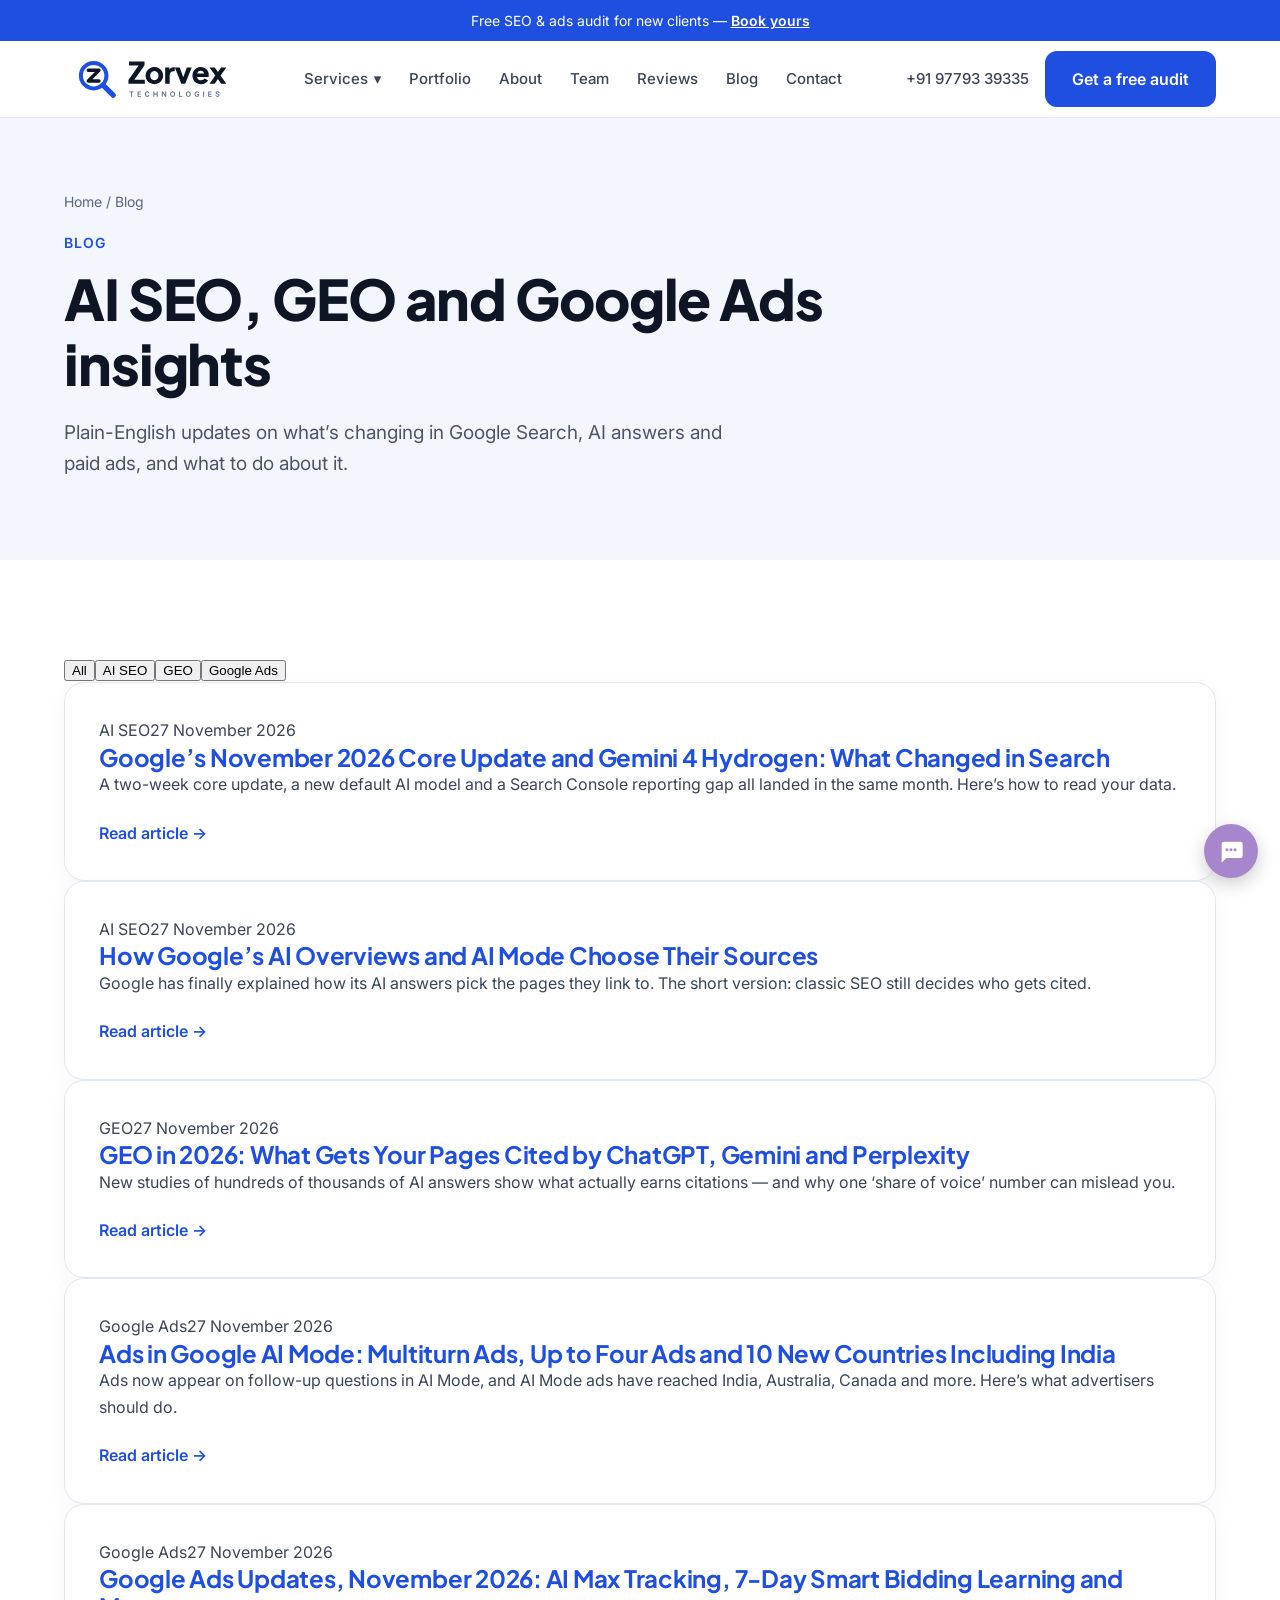
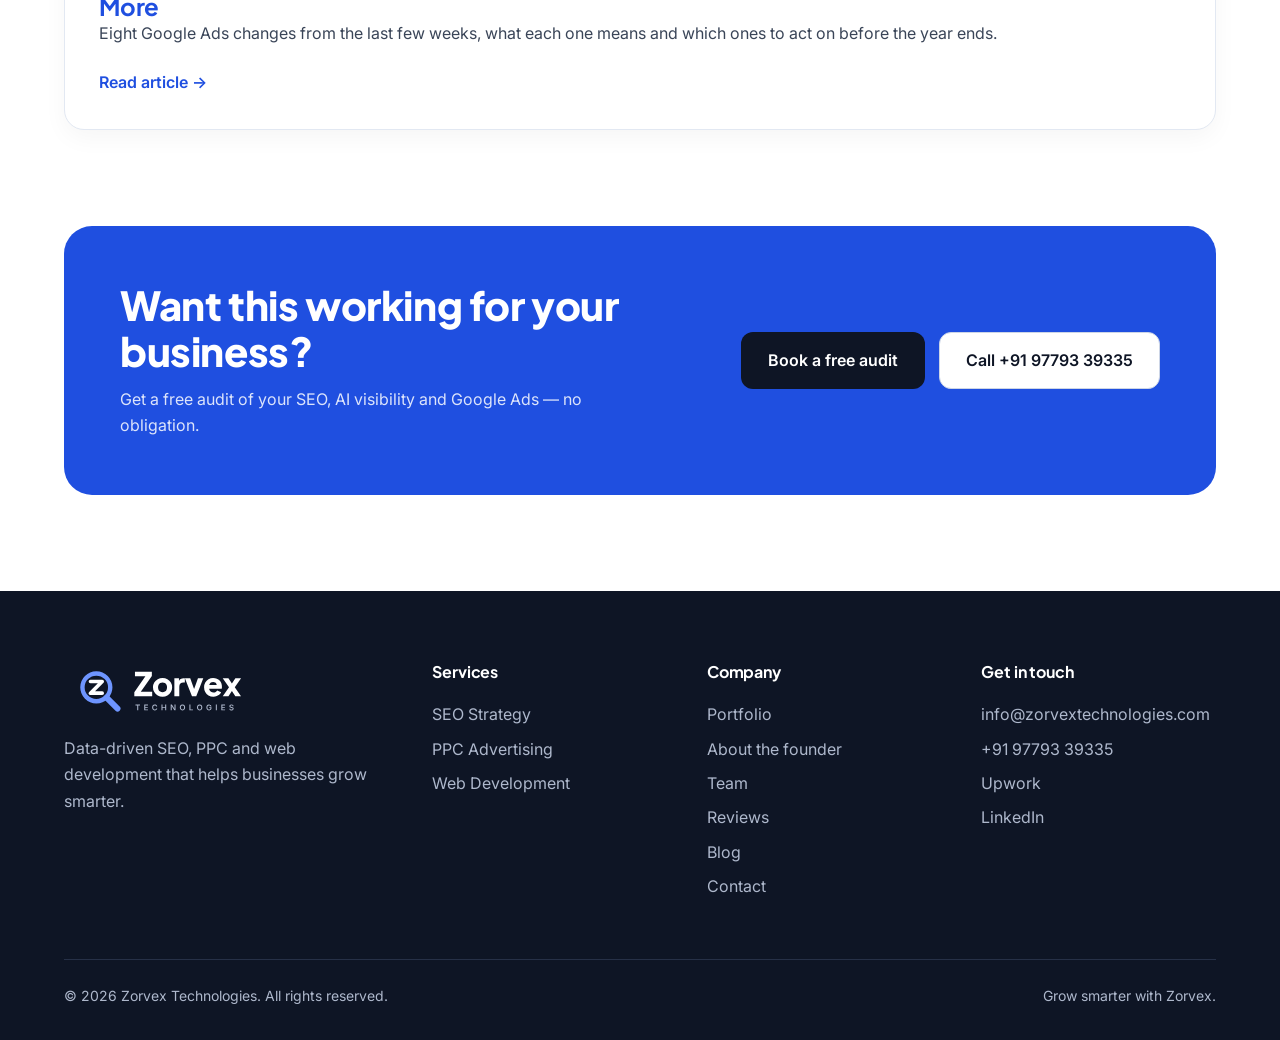
==== blog/index.html @ 2e0e223c "Add blog section with 5 articles" ====
<!doctype html>
<html lang="en">
<head>
<meta charset="utf-8">
<meta name="viewport" content="width=device-width, initial-scale=1">
<!-- Google Tag Manager -->
<script>(function(w,d,s,l,i){w[l]=w[l]||[];w[l].push({'gtm.start':
new Date().getTime(),event:'gtm.js'});var f=d.getElementsByTagName(s)[0],
j=d.createElement(s),dl=l!='dataLayer'?'&l='+l:'';j.async=true;j.src=
'https://www.googletagmanager.com/gtm.js?id='+i+dl;f.parentNode.insertBefore(j,f);
})(window,document,'script','dataLayer','GTM-MH3J6WDZ');</script>
<!-- End Google Tag Manager -->
<title>Blog: AI SEO, GEO &amp; Google Ads Updates | Zorvex Technologies</title>
<meta name="description" content="Plain-English updates on AI SEO, Generative Engine Optimization (GEO) and Google Ads from the Zorvex Technologies team.">
<meta name="robots" content="index, follow">
<link rel="canonical" href="https://zorvextechnologies.com/blog/">
<meta name="theme-color" content="#1F4FE0">
<meta property="og:type" content="website">
<meta property="og:site_name" content="Zorvex Technologies">
<meta property="og:title" content="Blog: AI SEO, GEO &amp; Google Ads Updates | Zorvex Technologies">
<meta property="og:description" content="Plain-English updates on AI SEO, Generative Engine Optimization (GEO) and Google Ads from the Zorvex Technologies team.">
<meta property="og:url" content="https://zorvextechnologies.com/blog/">
<meta property="og:image" content="https://zorvextechnologies.com/assets/og-image.jpg">
<meta property="og:image:width" content="1200">
<meta property="og:image:height" content="630">
<meta property="og:locale" content="en_US">
<meta name="twitter:card" content="summary_large_image">
<meta name="twitter:title" content="Blog: AI SEO, GEO &amp; Google Ads Updates | Zorvex Technologies">
<meta name="twitter:description" content="Plain-English updates on AI SEO, Generative Engine Optimization (GEO) and Google Ads from the Zorvex Technologies team.">
<meta name="twitter:image" content="https://zorvextechnologies.com/assets/og-image.jpg">
<script type="application/ld+json">{"@context": "https://schema.org", "@graph": [{"@type": "ProfessionalService", "@id": "https://zorvextechnologies.com/#organization", "name": "Zorvex Technologies", "url": "https://zorvextechnologies.com/", "logo": "https://zorvextechnologies.com/assets/zorvex-icon-512.png", "image": "https://zorvextechnologies.com/assets/og-image.jpg", "description": "Digital marketing agency offering SEO, Google Ads, Meta Ads, analytics tracking and web development for businesses in the US, Australia, the UK and India.", "email": "info@zorvextechnologies.com", "telephone": "+91-97793-39335", "address": {"@type": "PostalAddress", "addressLocality": "Shimla", "addressRegion": "Himachal Pradesh", "addressCountry": "IN"}, "areaServed": ["United States", "Australia", "United Kingdom", "India"], "founder": {"@type": "Person", "name": "Anil Sharma", "jobTitle": "Founder", "sameAs": ["https://www.upwork.com/freelancers/anils177", "https://www.linkedin.com/in/seo-expert-in-himachal-pradesh/", "https://anilsharma.co/"]}, "knowsAbout": ["Search Engine Optimization", "Local SEO", "Google Ads", "Meta Ads", "Google Analytics 4", "Google Tag Manager", "Web Development"], "sameAs": ["https://www.upwork.com/freelancers/anils177"]}, {"@type": "Blog", "name": "Zorvex Technologies Blog", "url": "https://zorvextechnologies.com/blog/", "publisher": {"@id": "https://zorvextechnologies.com/#organization"}, "blogPost": [{"@type": "BlogPosting", "headline": "Google’s November 2026 Core Update and Gemini 4 Hydrogen: What Changed in Search", "url": "https://zorvextechnologies.com/blog/google-november-2026-core-update-gemini-4-hydrogen", "datePublished": "2026-11-27"}, {"@type": "BlogPosting", "headline": "How Google’s AI Overviews and AI Mode Choose Their Sources", "url": "https://zorvextechnologies.com/blog/how-google-ai-overviews-ai-mode-choose-sources", "datePublished": "2026-11-27"}, {"@type": "BlogPosting", "headline": "GEO in 2026: What Gets Your Pages Cited by ChatGPT, Gemini and Perplexity", "url": "https://zorvextechnologies.com/blog/geo-generative-engine-optimization-2026-what-gets-cited", "datePublished": "2026-11-27"}, {"@type": "BlogPosting", "headline": "Ads in Google AI Mode: Multiturn Ads, Up to Four Ads and 10 New Countries Including India", "url": "https://zorvextechnologies.com/blog/google-ai-mode-ads-multiturn-ads-india", "datePublished": "2026-11-27"}, {"@type": "BlogPosting", "headline": "Google Ads Updates, November 2026: AI Max Tracking, 7-Day Smart Bidding Learning and More", "url": "https://zorvextechnologies.com/blog/google-ads-updates-november-2026", "datePublished": "2026-11-27"}]}, {"@type": "BreadcrumbList", "itemListElement": [{"@type": "ListItem", "position": 1, "name": "Home", "item": "https://zorvextechnologies.com/"}, {"@type": "ListItem", "position": 2, "name": "Blog", "item": "https://zorvextechnologies.com/blog/"}]}]}</script>
<link rel="preconnect" href="https://fonts.googleapis.com">
<link rel="preconnect" href="https://fonts.gstatic.com" crossorigin>
<link href="https://fonts.googleapis.com/css2?family=Plus+Jakarta+Sans:wght@600;700;800&family=Inter:wght@400;500;600&display=swap" rel="stylesheet">
<link rel="stylesheet" href="/assets/style.css?v=9">
<link rel="stylesheet" href="/assets/blog.css?v=1">
<link rel="icon" href="/assets/favicon.svg" type="image/svg+xml">
<link rel="icon" href="/assets/favicon-32.png" sizes="32x32" type="image/png">
<link rel="apple-touch-icon" href="/assets/apple-touch-icon.png">
</head>
<body>
<!-- Google Tag Manager (noscript) -->
<noscript><iframe src="https://www.googletagmanager.com/ns.html?id=GTM-MH3J6WDZ" height="0" width="0" style="display:none;visibility:hidden"></iframe></noscript>
<!-- End Google Tag Manager (noscript) -->
<div class="topbar">Free SEO &amp; ads audit for new clients — <a href="/#contact">Book yours</a></div>
<header class="site-header">
  <div class="container header-inner">
    <a class="logo" href="/"><img src="/assets/zorvex-logo-horizontal.svg" alt="Zorvex Technologies" width="176" height="44"></a>
    <nav class="nav" aria-label="Main">
      <div class="nav-dropdown">
        <button type="button" aria-haspopup="true">Services <span aria-hidden="true">▾</span></button>
        <div class="dropdown-menu">
          <a href="/seo-services">SEO Strategy</a>
          <a href="/ppc-advertising">PPC Advertising</a>
          <a href="/web-development">Web Development</a>
        </div>
      </div>
      <a href="/#portfolio">Portfolio</a>
      <a href="/#about">About</a>
      <a href="/#team">Team</a>
      <a href="/#reviews">Reviews</a>
      <a href="/blog/">Blog</a>
      <a href="/#contact">Contact</a>
    </nav>
    <div class="header-cta">
      <a class="header-phone" href="tel:+919779339335">+91 97793 39335</a>
      <a class="btn btn-primary" href="/#contact">Get a free audit</a>
      <button class="menu-toggle" type="button" aria-label="Open menu" aria-expanded="false">
        <svg width="22" height="22" viewBox="0 0 24 24" fill="none" stroke="#0E1525" stroke-width="2" stroke-linecap="round" aria-hidden="true"><path d="M4 7h16M4 12h16M4 17h16"/></svg>
      </button>
    </div>
  </div>
</header>
<main>
<section class="page-hero">
  <div class="container">
    <p class="breadcrumb"><a href="/">Home</a> / Blog</p>
    <p class="eyebrow">Blog</p>
    <h1>AI SEO, GEO and Google Ads insights</h1>
    <p class="hero-lead">Plain-English updates on what’s changing in Google Search, AI answers and paid ads, and what to do about it.</p>
  </div>
</section>
<section class="section">
  <div class="container">
    <div class="blog-filters" role="group" aria-label="Filter by topic">
      <button type="button" class="filter-chip active" data-cat="all">All</button><button type="button" class="filter-chip" data-cat="AI SEO">AI SEO</button><button type="button" class="filter-chip" data-cat="GEO">GEO</button><button type="button" class="filter-chip" data-cat="Google Ads">Google Ads</button>
    </div>
    <div class="post-grid"><article class="card post-card" data-cat="AI SEO"><div class="post-meta"><span class="post-tag">AI SEO</span><time datetime="2026-11-27">27 November 2026</time></div><h2><a href="/blog/google-november-2026-core-update-gemini-4-hydrogen">Google’s November 2026 Core Update and Gemini 4 Hydrogen: What Changed in Search</a></h2><p>A two-week core update, a new default AI model and a Search Console reporting gap all landed in the same month. Here’s how to read your data.</p><a class="card-link" href="/blog/google-november-2026-core-update-gemini-4-hydrogen" aria-label="Read: Google’s November 2026 Core Update and Gemini 4 Hydrogen: What Changed in Search">Read article →</a></article><article class="card post-card" data-cat="AI SEO"><div class="post-meta"><span class="post-tag">AI SEO</span><time datetime="2026-11-27">27 November 2026</time></div><h2><a href="/blog/how-google-ai-overviews-ai-mode-choose-sources">How Google’s AI Overviews and AI Mode Choose Their Sources</a></h2><p>Google has finally explained how its AI answers pick the pages they link to. The short version: classic SEO still decides who gets cited.</p><a class="card-link" href="/blog/how-google-ai-overviews-ai-mode-choose-sources" aria-label="Read: How Google’s AI Overviews and AI Mode Choose Their Sources">Read article →</a></article><article class="card post-card" data-cat="GEO"><div class="post-meta"><span class="post-tag">GEO</span><time datetime="2026-11-27">27 November 2026</time></div><h2><a href="/blog/geo-generative-engine-optimization-2026-what-gets-cited">GEO in 2026: What Gets Your Pages Cited by ChatGPT, Gemini and Perplexity</a></h2><p>New studies of hundreds of thousands of AI answers show what actually earns citations — and why one ‘share of voice’ number can mislead you.</p><a class="card-link" href="/blog/geo-generative-engine-optimization-2026-what-gets-cited" aria-label="Read: GEO in 2026: What Gets Your Pages Cited by ChatGPT, Gemini and Perplexity">Read article →</a></article><article class="card post-card" data-cat="Google Ads"><div class="post-meta"><span class="post-tag">Google Ads</span><time datetime="2026-11-27">27 November 2026</time></div><h2><a href="/blog/google-ai-mode-ads-multiturn-ads-india">Ads in Google AI Mode: Multiturn Ads, Up to Four Ads and 10 New Countries Including India</a></h2><p>Ads now appear on follow-up questions in AI Mode, and AI Mode ads have reached India, Australia, Canada and more. Here’s what advertisers should do.</p><a class="card-link" href="/blog/google-ai-mode-ads-multiturn-ads-india" aria-label="Read: Ads in Google AI Mode: Multiturn Ads, Up to Four Ads and 10 New Countries Including India">Read article →</a></article><article class="card post-card" data-cat="Google Ads"><div class="post-meta"><span class="post-tag">Google Ads</span><time datetime="2026-11-27">27 November 2026</time></div><h2><a href="/blog/google-ads-updates-november-2026">Google Ads Updates, November 2026: AI Max Tracking, 7-Day Smart Bidding Learning and More</a></h2><p>Eight Google Ads changes from the last few weeks, what each one means and which ones to act on before the year ends.</p><a class="card-link" href="/blog/google-ads-updates-november-2026" aria-label="Read: Google Ads Updates, November 2026: AI Max Tracking, 7-Day Smart Bidding Learning and More">Read article →</a></article></div>
  </div>
</section>

<section class="section" style="padding-top:0">
  <div class="container">
    <div class="cta-box">
      <div><h2>Want this working for your business?</h2><p>Get a free audit of your SEO, AI visibility and Google Ads — no obligation.</p></div>
      <div style="display:flex;flex-wrap:wrap;gap:14px;justify-content:flex-end">
        <a class="btn btn-dark" href="/#contact">Book a free audit</a>
        <a class="btn btn-outline" href="tel:+919779339335">Call +91 97793 39335</a>
      </div>
    </div>
  </div>
</section>

<script>
document.querySelectorAll('.filter-chip').forEach(b=>b.addEventListener('click',()=>{
  document.querySelectorAll('.filter-chip').forEach(x=>x.classList.toggle('active',x===b));
  document.querySelectorAll('.post-card').forEach(c=>{c.hidden=!(b.dataset.cat==='all'||c.dataset.cat===b.dataset.cat)});
}));
</script>
</main>
<footer class="site-footer">
  <div class="container">
    <div class="footer-grid">
      <div>
        <a class="logo" href="/"><img src="/assets/zorvex-logo-horizontal-white.svg" alt="Zorvex Technologies" width="192" height="48"></a>
        <p style="margin-top:16px;max-width:320px">Data-driven SEO, PPC and web development that helps businesses grow smarter.</p>
      </div>
      <div>
        <h4>Services</h4>
        <a href="/seo-services">SEO Strategy</a>
        <a href="/ppc-advertising">PPC Advertising</a>
        <a href="/web-development">Web Development</a>
      </div>
      <div>
        <h4>Company</h4>
        <a href="/#portfolio">Portfolio</a>
        <a href="/#about">About the founder</a>
        <a href="/#team">Team</a>
        <a href="/#reviews">Reviews</a>
        <a href="/blog/">Blog</a>
        <a href="/#contact">Contact</a>
      </div>
      <div>
        <h4>Get in touch</h4>
        <a href="mailto:info@zorvextechnologies.com">info@zorvextechnologies.com</a>
        <a href="tel:+919779339335">+91 97793 39335</a>
        <a href="https://www.upwork.com/freelancers/anils177" target="_blank" rel="noopener">Upwork</a>
        <a href="https://www.linkedin.com/in/seo-expert-in-himachal-pradesh/" target="_blank" rel="noopener">LinkedIn</a>
      </div>
    </div>
    <div class="footer-bottom">
      <span>© <span id="year">2026</span> Zorvex Technologies. All rights reserved.</span>
      <span>Grow smarter with Zorvex.</span>
    </div>
  </div>
</footer>
<div class="chat-widget" id="chat-widget">
  <div class="chat-options" id="chat-options" hidden>
    <a class="chat-btn chat-wa" href="https://wa.me/919779339335?text=Hi%20Zorvex%2C%20I%27d%20like%20to%20discuss%20my%20project." target="_blank" rel="noopener" aria-label="Chat on WhatsApp"><span class="chat-tip">WhatsApp</span><svg viewBox="0 0 24 24" aria-hidden="true"><path fill="#fff" d="M12 2a10 10 0 00-8.6 15.1L2 22l5-1.3A10 10 0 1012 2zm0 18.2a8.2 8.2 0 01-4.2-1.2l-.3-.2-3 .8.8-2.9-.2-.3A8.2 8.2 0 1112 20.2zm4.5-6.1c-.2-.1-1.5-.7-1.7-.8s-.4-.1-.6.1-.7.8-.8 1-.3.2-.5.1a6.7 6.7 0 01-3.3-2.9c-.2-.4.2-.4.7-1.3.1-.2 0-.3 0-.4l-.8-1.8c-.2-.5-.4-.4-.6-.4h-.5a1 1 0 00-.7.3 2.9 2.9 0 00-.9 2.2 5.1 5.1 0 001 2.7 11.6 11.6 0 004.5 4c1.7.7 2.3.8 3.2.6a2.7 2.7 0 001.8-1.2 2.2 2.2 0 00.1-1.2c0-.1-.2-.2-.4-.3z"/></svg></a>
    <a class="chat-btn chat-phone" href="tel:+919779339335" aria-label="Call +91 97793 39335"><span class="chat-tip">Call us</span><svg viewBox="0 0 24 24" aria-hidden="true"><path fill="#fff" d="M6.6 10.8a15.1 15.1 0 006.6 6.6l2.2-2.2a1 1 0 011-.2 11.4 11.4 0 003.6.6 1 1 0 011 1V20a1 1 0 01-1 1A17 17 0 013 4a1 1 0 011-1h3.5a1 1 0 011 1 11.4 11.4 0 00.6 3.6 1 1 0 01-.3 1z"/></svg></a>
    <a class="chat-btn chat-mail" href="mailto:info@zorvextechnologies.com" aria-label="Email info@zorvextechnologies.com"><span class="chat-tip">Email</span><svg viewBox="0 0 24 24" fill="none" stroke="#fff" stroke-width="2" stroke-linejoin="round" aria-hidden="true"><rect x="3" y="5" width="18" height="14" rx="2"/><path d="M3 7l9 6 9-6"/></svg></a>
    <a class="chat-btn chat-slack" href="https://uniq-web-infotech.slack.com" target="_blank" rel="noopener" aria-label="Message us on Slack"><span class="chat-tip">Slack</span><svg viewBox="0 0 24 24" aria-hidden="true"><rect x="9.5" y="2" width="3" height="9" rx="1.5" fill="#36C5F0"/><rect x="2" y="11.5" width="9" height="3" rx="1.5" fill="#E01E5A"/><rect x="11.5" y="13" width="3" height="9" rx="1.5" fill="#ECB22E"/><rect x="13" y="9.5" width="9" height="3" rx="1.5" fill="#2EB67D"/></svg></a>
  </div>
  <button class="chat-toggle" id="chat-toggle" type="button" aria-expanded="false" aria-controls="chat-options" aria-label="Open chat options">
    <svg class="ic-open" viewBox="0 0 24 24" aria-hidden="true"><path fill="#fff" d="M4 4h16a2 2 0 012 2v10a2 2 0 01-2 2H8l-4 4V6a2 2 0 012-2z"/><circle cx="8.5" cy="11" r="1.3" fill="#A886CD"/><circle cx="12" cy="11" r="1.3" fill="#A886CD"/><circle cx="15.5" cy="11" r="1.3" fill="#A886CD"/></svg>
    <span class="chat-tip chat-tip-toggle">Hide</span><svg class="ic-close" viewBox="0 0 24 24" fill="none" stroke="#fff" stroke-width="2.5" stroke-linecap="round" aria-hidden="true"><path d="M6 6l12 12M18 6L6 18"/></svg>
  </button>
</div>
<script src="/assets/main.js?v=6"></script>
</body>
</html>
---- assets/style.css ----
/* Zorvex Technologies — Clean Growth theme */
:root{
  --blue:#1F4FE0; --blue-dark:#163AA8; --blue-soft:#E8EEFC; --bg-soft:#F3F6FD;
  --ink:#0E1525; --text:#3A4558; --muted:#5A6680; --line:#E2E8F2; --gold:#B87F00;
  --radius:20px; --max:1200px;
}
*{box-sizing:border-box}
html{scroll-behavior:smooth}
body{margin:0;font-family:Inter,system-ui,-apple-system,sans-serif;font-size:16px;line-height:1.65;color:var(--text);background:#fff}
h1,h2,h3,h4{font-family:"Plus Jakarta Sans",Inter,sans-serif;color:var(--ink);margin:0;line-height:1.15;letter-spacing:-0.01em}
p{margin:0}
a{color:var(--blue);text-decoration:none}
a:hover{color:var(--blue-dark)}
img{max-width:100%;display:block}
.container{max-width:var(--max);margin:0 auto;padding:0 24px}
.section{padding:96px 0}
.section-soft{background:var(--bg-soft)}
.section-dark{background:var(--ink);color:#C9D1E2}
.section-dark h2,.section-dark h3{color:#fff}
.eyebrow{color:var(--blue);font-weight:600;font-size:14px;letter-spacing:.06em;text-transform:uppercase;margin-bottom:12px}
.section-head{max-width:680px;margin:0 auto 56px;text-align:center}
.section-head h2{font-size:clamp(30px,3.6vw,44px);font-weight:800}
.section-head p{margin-top:14px;font-size:18px;color:var(--muted)}
.row-head{display:flex;flex-wrap:wrap;gap:20px;align-items:end;justify-content:space-between;margin-bottom:40px}
.row-head h2{font-size:clamp(30px,3.6vw,44px);font-weight:800}

/* Buttons */
.btn{display:inline-flex;align-items:center;justify-content:center;gap:8px;min-height:48px;padding:14px 26px;border-radius:12px;font-weight:600;font-size:16px;border:1px solid transparent;cursor:pointer;font-family:inherit;transition:background .15s,transform .15s}
.btn:hover{transform:translateY(-1px)}
.btn-primary{background:var(--blue);color:#fff}
.btn-primary:hover{background:var(--blue-dark);color:#fff}
.btn-outline{background:#fff;color:var(--ink);border-color:#CCD5E6}
.btn-outline:hover{color:var(--ink);border-color:var(--ink)}
.btn-dark{background:var(--ink);color:#fff}
.btn-dark:hover{background:#000;color:#fff}

/* Top bar + header */
.topbar{background:var(--blue);color:#fff;text-align:center;font-size:14px;padding:9px 16px}
.topbar a{color:#fff;font-weight:600;text-decoration:underline}
.site-header{position:sticky;top:0;z-index:50;background:rgba(255,255,255,.96);backdrop-filter:blur(8px);border-bottom:1px solid var(--line)}
.header-inner{display:flex;align-items:center;justify-content:space-between;gap:24px;min-height:76px}
.logo{display:flex;align-items:center;gap:10px;font-family:"Plus Jakarta Sans",sans-serif;font-weight:800;font-size:22px;color:var(--ink)}
.logo:hover{color:var(--ink)}
.logo-mark{width:36px;height:36px;border-radius:10px;background:var(--blue);color:#fff;display:inline-flex;align-items:center;justify-content:center;font-size:18px}
.nav{display:flex;align-items:center;gap:28px}
.nav a{color:var(--text);font-weight:500;font-size:15px}
.nav a:hover,.nav a.active{color:var(--blue)}
.nav-dropdown{position:relative}
.nav-dropdown > button{background:none;border:0;font:inherit;font-weight:500;font-size:15px;color:var(--text);cursor:pointer;padding:8px 0;display:flex;gap:6px;align-items:center}
.dropdown-menu{position:absolute;top:100%;left:-16px;min-width:240px;background:#fff;border:1px solid var(--line);border-radius:14px;box-shadow:0 16px 40px rgba(14,21,37,.12);padding:8px;display:none}
.nav-dropdown:hover .dropdown-menu,.nav-dropdown:focus-within .dropdown-menu{display:block}
.dropdown-menu a{display:block;padding:10px 14px;border-radius:10px}
.dropdown-menu a:hover{background:var(--bg-soft)}
.header-cta{display:flex;align-items:center;gap:16px}
.header-phone{color:var(--text);font-weight:500;font-size:15px}
.menu-toggle{display:none;background:none;border:1px solid var(--line);border-radius:10px;width:44px;height:44px;cursor:pointer;align-items:center;justify-content:center}

/* Hero */
.hero{background:var(--bg-soft)}
.hero-inner{display:grid;grid-template-columns:1.1fr 1fr;gap:56px;align-items:center;padding:88px 24px}
.hero h1{font-size:clamp(40px,5.2vw,64px);font-weight:800;letter-spacing:-0.025em;line-height:1.06}
.hero-lead{margin-top:22px;font-size:19px;color:#4A5568;max-width:540px}
.hero-actions{margin-top:34px;display:flex;flex-wrap:wrap;gap:14px}
.rating{margin-top:32px;display:flex;flex-wrap:wrap;gap:10px;align-items:center;color:#4A5568;font-size:15px}
.stars{color:var(--gold);letter-spacing:2px}
.hero-card{background:#fff;border:1px solid var(--line);border-radius:24px;padding:32px;box-shadow:0 24px 60px rgba(31,79,224,.10)}
.hero-card .label{font-size:13px;text-transform:uppercase;letter-spacing:.08em;color:var(--muted)}
.metric-grid{display:grid;grid-template-columns:repeat(3,1fr);gap:14px;margin-top:18px}
.metric{background:var(--bg-soft);border-radius:14px;padding:18px}
.metric strong{display:block;font-family:"Plus Jakarta Sans",sans-serif;font-size:28px;color:var(--blue);font-weight:800}
.metric span{font-size:13px;color:var(--muted)}
.hero-card svg{width:100%;height:150px;margin-top:20px}

/* Logos / trust strip */
.trust{padding:36px 0;border-bottom:1px solid var(--line)}
.trust-inner{display:flex;flex-wrap:wrap;gap:16px 40px;align-items:center;justify-content:center;color:var(--muted);font-weight:600}
.trust-inner span{opacity:.75}

/* Cards */
.grid-3{display:grid;grid-template-columns:repeat(3,1fr);gap:24px}
.grid-2{display:grid;grid-template-columns:repeat(2,1fr);gap:24px}
.grid-4{display:grid;grid-template-columns:repeat(4,1fr);gap:24px}
.card{background:#fff;border:1px solid var(--line);border-radius:var(--radius);padding:34px;box-shadow:0 8px 24px rgba(14,21,37,.04);transition:box-shadow .2s,transform .2s}
.card:hover{box-shadow:0 18px 44px rgba(14,21,37,.10);transform:translateY(-3px)}
.card.featured{border:2px solid var(--blue)}
.icon-box{width:54px;height:54px;border-radius:14px;background:var(--blue-soft);display:flex;align-items:center;justify-content:center}
.icon-box svg{width:26px;height:26px;stroke:var(--blue)}
.card.featured .icon-box{background:var(--blue)}
.card.featured .icon-box svg{stroke:#fff}
.card h3{margin:22px 0 10px;font-size:22px}
.card ul{margin:18px 0 0;padding:0;list-style:none}
.card li{padding:6px 0 6px 28px;position:relative}
.card li::before{content:"";position:absolute;left:0;top:13px;width:16px;height:10px;border-left:2px solid var(--blue);border-bottom:2px solid var(--blue);transform:rotate(-45deg) scale(.8)}
.card-link{display:inline-flex;margin-top:22px;font-weight:600}

/* Stats */
.stats{display:grid;grid-template-columns:repeat(4,1fr);gap:24px;text-align:center}
.stats strong{display:block;font-family:"Plus Jakarta Sans",sans-serif;font-size:46px;font-weight:800;color:#fff}

/* Process */
.steps{display:grid;grid-template-columns:repeat(4,1fr);gap:24px;counter-reset:step}
.step{padding:28px;border-radius:var(--radius);background:#fff;border:1px solid var(--line)}
.step::before{counter-increment:step;content:"0" counter(step);display:block;font-family:"Plus Jakarta Sans",sans-serif;font-weight:800;font-size:15px;color:var(--blue);margin-bottom:14px}
.step h3{font-size:19px;margin-bottom:8px}

/* Portfolio */
.filters{display:flex;flex-wrap:wrap;gap:10px;justify-content:center;margin-bottom:36px}
.filter-btn{min-height:44px;padding:10px 20px;border-radius:999px;border:1px solid #CCD5E6;background:#fff;font:inherit;font-weight:600;color:var(--text);cursor:pointer}
.filter-btn.active,.filter-btn:hover{background:var(--ink);border-color:var(--ink);color:#fff}
.project{border-radius:var(--radius);overflow:hidden;background:#fff;border:1px solid var(--line)}
.project-media{aspect-ratio:16/10;background:linear-gradient(135deg,#DCE4F7,#F3F6FD);display:flex;align-items:center;justify-content:center;color:var(--muted);font-size:14px}
.project-body{padding:26px}
.tag{display:inline-block;font-size:12px;font-weight:700;letter-spacing:.06em;text-transform:uppercase;color:var(--blue);background:var(--blue-soft);padding:4px 10px;border-radius:999px}
.project h3{margin:12px 0 8px;font-size:21px}
.result{margin-top:16px;padding-top:16px;border-top:1px solid var(--line);display:flex;gap:12px;align-items:baseline}
.result strong{font-family:"Plus Jakarta Sans",sans-serif;font-size:30px;font-weight:800;color:var(--ink)}
.project.hidden{display:none}

/* Team */
.member{text-align:center}
.avatar{aspect-ratio:1;border-radius:var(--radius);background:linear-gradient(135deg,#DCE4F7,#EEF2FB);display:flex;align-items:center;justify-content:center;color:var(--muted);font-size:14px;margin-bottom:18px}
.member h3{font-size:19px}
.member p{color:var(--muted);font-size:15px;margin-top:4px}

/* Testimonials */
.quote{background:#fff;border:1px solid var(--line);border-radius:var(--radius);padding:36px}
.quote blockquote{margin:16px 0 0;font-family:"Plus Jakarta Sans",sans-serif;font-size:21px;font-weight:600;color:var(--ink);line-height:1.45}
.quote cite{display:block;margin-top:20px;font-style:normal;font-weight:600}

/* FAQ */
.faq{max-width:820px;margin:0 auto}
.faq details{border-bottom:1px solid var(--line);padding:22px 0}
.faq summary{cursor:pointer;font-family:"Plus Jakarta Sans",sans-serif;font-weight:700;font-size:19px;color:var(--ink);list-style:none;display:flex;justify-content:space-between;gap:16px}
.faq summary::after{content:"+";color:var(--blue);font-size:24px;line-height:1}
.faq details[open] summary::after{content:"–"}
.faq details p{margin-top:12px}

/* CTA + form */
.cta-box{background:var(--blue);border-radius:28px;padding:56px;display:grid;grid-template-columns:1fr 1fr;gap:40px;align-items:center;color:#DCE4FB}
.cta-box h2{color:#fff;font-size:clamp(28px,3.4vw,40px);font-weight:800}
.cta-box p{margin-top:12px}
.contact-grid{display:grid;grid-template-columns:1fr 1.2fr;gap:48px}
.form{display:grid;gap:16px}
.form-row{display:grid;grid-template-columns:1fr 1fr;gap:16px}
.form label{display:flex;flex-direction:column;gap:6px;font-size:14px;font-weight:600;color:var(--ink)}
.form input,.form select,.form textarea{font:inherit;font-weight:400;padding:14px;border:1px solid #CCD5E6;border-radius:12px;background:#fff;color:var(--ink)}
.form input:focus,.form select:focus,.form textarea:focus{outline:2px solid var(--blue);outline-offset:1px;border-color:var(--blue)}
.contact-list{margin-top:28px;display:grid;gap:16px}
.contact-list a{display:flex;gap:14px;align-items:center;font-weight:600;font-size:17px;color:var(--ink)}

/* Page hero (inner pages) */
.page-hero{background:var(--bg-soft);padding:72px 0 80px}
.breadcrumb{font-size:14px;color:var(--muted);margin-bottom:18px}
.breadcrumb a{color:var(--muted)}
.page-hero h1{font-size:clamp(36px,4.6vw,56px);font-weight:800;letter-spacing:-0.02em;max-width:820px}
.page-hero .hero-lead{max-width:680px}
.split{display:grid;grid-template-columns:1fr 1fr;gap:56px;align-items:center}
.result-banner{display:grid;grid-template-columns:repeat(3,1fr);gap:24px}
.result-banner div{background:#fff;border:1px solid var(--line);border-radius:var(--radius);padding:28px}
.result-banner strong{display:block;font-family:"Plus Jakarta Sans",sans-serif;font-size:40px;font-weight:800;color:var(--blue)}
.other-services{display:grid;grid-template-columns:1fr 1fr;gap:24px}

/* Footer */
.site-footer{background:var(--ink);color:#AEB8CC;padding:72px 0 32px}
.footer-grid{display:grid;grid-template-columns:1.4fr 1fr 1fr 1fr;gap:40px}
.site-footer h4{color:#fff;font-size:16px;margin-bottom:16px}
.site-footer a{color:#AEB8CC;display:block;padding:4px 0}
.site-footer a:hover{color:#fff}
.footer-bottom{margin-top:56px;padding-top:24px;border-top:1px solid #263047;display:flex;flex-wrap:wrap;gap:16px;justify-content:space-between;font-size:14px}
.socials{display:flex;gap:10px;margin-top:20px}
.socials a{width:42px;height:42px;border-radius:10px;background:#1A2338;display:flex;align-items:center;justify-content:center;padding:0}
.socials svg{width:18px;height:18px;fill:#fff}

/* Responsive */
@media (max-width:980px){
  .hero-inner,.split,.contact-grid,.cta-box{grid-template-columns:1fr}
  .grid-3,.grid-4,.steps,.stats{grid-template-columns:repeat(2,1fr)}
  .footer-grid{grid-template-columns:1fr 1fr}
  .header-phone{display:none}
}
@media (max-width:760px){
  .menu-toggle{display:inline-flex}
  .nav{display:none;position:absolute;top:100%;left:0;right:0;background:#fff;border-bottom:1px solid var(--line);flex-direction:column;align-items:stretch;gap:0;padding:12px 24px 24px}
  .nav.open{display:flex}
  .nav a,.nav-dropdown > button{padding:12px 0}
  .dropdown-menu{position:static;display:block;box-shadow:none;border:0;padding:0 0 0 12px}
  .header-cta .btn{display:none}
  .grid-3,.grid-2,.grid-4,.steps,.stats,.result-banner,.other-services,.form-row{grid-template-columns:1fr}
  .metric-grid{grid-template-columns:1fr 1fr}
  .section{padding:72px 0}
  .cta-box{padding:36px}
  .footer-grid{grid-template-columns:1fr}
}

/* Team photos */
.avatar{overflow:hidden}
.avatar img{width:100%;height:100%;object-fit:cover;object-position:center top}
.team-grid{max-width:960px;margin:0 auto}

/* Certifications */
.badge-row{list-style:none;margin:0;padding:0;display:flex;flex-wrap:wrap;gap:20px;justify-content:center;align-items:center}
.badge-row li{background:#fff;border:1px solid var(--line);border-radius:16px;width:200px;display:flex;flex-direction:column;align-items:center;justify-content:center;gap:10px;padding:18px 14px;box-shadow:0 6px 18px rgba(14,21,37,.05);text-align:center}
.badge-row img{height:64px;max-width:100%;object-fit:contain}
.badge-row span{font-size:13px;font-weight:600;color:var(--text);line-height:1.3}
@media (max-width:760px){.badge-row li{width:calc(50% - 10px)}}

/* Floating chat widget (matches anilsharma.co) */
.chat-widget{position:fixed;right:22px;bottom:22px;z-index:100;display:flex;flex-direction:column;align-items:flex-end;gap:12px}
.chat-options{display:flex;flex-direction:column;align-items:flex-end;gap:12px}
.chat-options[hidden]{display:none}
.chat-btn,.chat-toggle{position:relative;width:54px;height:54px;border-radius:50%;display:flex;align-items:center;justify-content:center;box-shadow:0 6px 18px rgba(0,0,0,.2);border:0;cursor:pointer;transition:transform .15s}
.chat-btn:hover,.chat-toggle:hover{transform:scale(1.07)}
.chat-btn svg{width:28px;height:28px}
.chat-wa{background:#49E670}.chat-phone{background:#03E78B}.chat-mail{background:#FF485F}.chat-slack{background:#4A154B}
.chat-toggle{background:#A886CD}
.chat-toggle svg{width:28px;height:28px}
.chat-toggle .ic-close{display:none}
.chat-widget.open .chat-toggle .ic-open{display:none}
.chat-widget.open .chat-toggle .ic-close{display:block}
.chat-tip{position:absolute;right:66px;white-space:nowrap;background:#fff;color:#333;font-size:14px;font-weight:500;padding:6px 12px;border-radius:8px;box-shadow:0 4px 14px rgba(0,0,0,.15);opacity:0;pointer-events:none;transition:opacity .15s}
.chat-tip::after{content:"";position:absolute;right:-5px;top:50%;margin-top:-5px;border:5px solid transparent;border-right:0;border-left-color:#fff}
.chat-btn:hover .chat-tip,.chat-btn:focus-visible .chat-tip,.chat-toggle:hover .chat-tip{opacity:1}
.chat-widget.open .chat-options .chat-btn{animation:chatPop .2s ease both}
@keyframes chatPop{from{opacity:0;transform:translateY(8px)}to{opacity:1;transform:none}}
@media (prefers-reduced-motion:reduce){.chat-widget.open .chat-options .chat-btn{animation:none}}
.chat-tip-toggle{display:none}
.chat-widget.open .chat-tip-toggle{display:block}

/* Trust strip */
.trust-strip{border-bottom:1px solid var(--line);background:#fff}
.trust-strip .trust-inner{display:flex;flex-wrap:wrap;gap:12px 28px;align-items:center;justify-content:center;padding:18px 24px;font-size:14px;color:var(--text);font-weight:500}
.trust-badge{display:inline-flex;gap:8px;align-items:center;background:var(--ink);color:#fff;padding:7px 14px;border-radius:999px;font-weight:600}
.trust-badge:hover{color:#fff;background:#000}

/* More services */
.more-services{margin-top:24px;display:grid;grid-template-columns:repeat(3,1fr);gap:24px}
.mini-card{display:flex;gap:16px;align-items:flex-start;padding:24px;border:1px solid var(--line);border-radius:var(--radius);background:var(--bg-soft)}
.mini-card .icon-box{flex:none;width:46px;height:46px;background:#fff}
.mini-card h3{font-size:18px;margin-bottom:6px}
.mini-card p{font-size:15px}
.mini-points{margin-top:8px;font-size:13px!important;color:var(--muted)}

/* Stats (5) + results */
.stats-5{grid-template-columns:repeat(5,1fr)}
.stats-5 strong{font-size:42px}
.results-grid{display:grid;grid-template-columns:repeat(4,1fr);gap:20px}
.result-card{border:1px solid var(--line);border-radius:var(--radius);padding:28px;background:#fff;box-shadow:0 8px 24px rgba(14,21,37,.04)}
.result-card strong{display:block;font-family:"Plus Jakarta Sans",sans-serif;font-size:46px;font-weight:800;color:var(--blue);line-height:1.1}
.result-card span{display:block;margin-top:8px;color:var(--text)}

/* Tools */
.tools{margin-top:48px;padding-top:32px;border-top:1px solid #D6DEEE;text-align:center}
.tools p{font-weight:600;color:var(--ink);margin-bottom:16px}
.tools ul{list-style:none;margin:0;padding:0;display:flex;flex-wrap:wrap;gap:10px;justify-content:center}
.tools li{background:#fff;border:1px solid var(--line);border-radius:999px;padding:7px 14px;font-size:14px;font-weight:500}

/* Portfolio images */
.project-media{padding:0;overflow:hidden;border-bottom:1px solid var(--line)}
.project-media img{width:100%;height:100%;object-fit:cover;object-position:top center}
.project-client{font-size:14px;color:var(--muted);margin:-2px 0 8px}
.project .card-link{margin-top:14px}

/* Clients */
.clients-grid{display:grid;grid-template-columns:repeat(3,1fr);gap:0 32px}
.client{padding:28px 0;border-top:1px solid #D6DEEE}
.client-meta{display:flex;flex-wrap:wrap;justify-content:space-between;gap:8px;font-size:13px;color:var(--muted);margin-bottom:8px}
.client h3{font-size:22px;margin-bottom:8px}
.also{margin-top:24px;padding-top:24px;border-top:1px solid #D6DEEE;font-size:15px;color:var(--muted)}

/* Founder */
.founder{display:grid;grid-template-columns:1fr 1.25fr;gap:64px;align-items:start}
.founder-intro h2{font-size:clamp(32px,3.8vw,48px);font-weight:800}
.founder-lead{font-size:19px;color:var(--ink);margin:16px 0 14px}
.founder-facts{margin:24px 0;display:grid;gap:16px}
.founder-facts dt{font-weight:700;color:var(--ink);font-size:15px}
.founder-facts dd{margin:2px 0 0;font-size:15px}
.timeline{list-style:none;margin:0;padding:0;border-left:2px solid var(--blue-soft)}
.timeline li{position:relative;padding:0 0 32px 32px;display:grid;gap:6px}
.timeline li::before{content:"";position:absolute;left:-8px;top:6px;width:14px;height:14px;border-radius:50%;background:#fff;border:3px solid var(--blue)}
.tl-year{font-weight:700;color:var(--blue);font-size:14px;letter-spacing:.03em}
.timeline h3{font-size:20px;margin-bottom:4px}

/* Reviews */
.reviews-grid{display:grid;grid-template-columns:repeat(3,1fr);gap:24px;align-items:start}
.review{margin:0;display:flex;flex-direction:column}
.review-top{display:flex;justify-content:space-between;align-items:center;gap:12px}
.review-src{font-size:13px;font-weight:600;color:#14A800}
.review blockquote{font-size:17px;font-weight:600;line-height:1.55}
.review figcaption{margin-top:18px;display:flex;flex-direction:column;font-size:14px}
.review figcaption strong{color:var(--ink)}
.review figcaption span{color:var(--muted)}
.contact-note{margin-top:20px;font-size:14px;color:var(--muted)}

@media (max-width:980px){
  .stats-5{grid-template-columns:repeat(3,1fr)}
  .results-grid{grid-template-columns:repeat(2,1fr)}
  .more-services,.clients-grid,.reviews-grid{grid-template-columns:1fr 1fr}
  .founder{grid-template-columns:1fr}
}
@media (max-width:760px){
  .stats-5{grid-template-columns:1fr 1fr}
  .results-grid,.more-services,.clients-grid,.reviews-grid{grid-template-columns:1fr}
  .nav{gap:0}
}
.member .member-bio{font-size:14px;line-height:1.55;color:var(--text);margin-top:10px;max-width:300px;margin-left:auto;margin-right:auto}
.avatar-initials{background:var(--blue);color:#fff;font-family:"Plus Jakarta Sans",sans-serif;font-weight:800;font-size:64px;letter-spacing:.02em}
.stats strong,.result-card strong,.metric strong,.result-banner strong{font-variant-numeric:tabular-nums}

/* Team bios on hover */
.avatar{position:relative}
.avatar.has-bio{cursor:pointer;outline:none}
.member-overlay{position:absolute;inset:0;display:flex;align-items:flex-end;padding:22px;background:linear-gradient(to top,rgba(14,21,37,.94) 0%,rgba(14,21,37,.82) 55%,rgba(14,21,37,.15) 100%);opacity:0;transform:translateY(12px);transition:opacity .25s ease,transform .25s ease;pointer-events:none}
.member-overlay p{color:#fff;font-size:15px;line-height:1.55;text-align:left;margin:0}
.avatar.has-bio:hover .member-overlay,.avatar.has-bio:focus .member-overlay,.avatar.has-bio:focus-within .member-overlay{opacity:1;transform:none}
.avatar.has-bio:focus-visible{box-shadow:0 0 0 3px var(--blue)}
@media (prefers-reduced-motion:reduce){.member-overlay{transition:none;transform:none}}
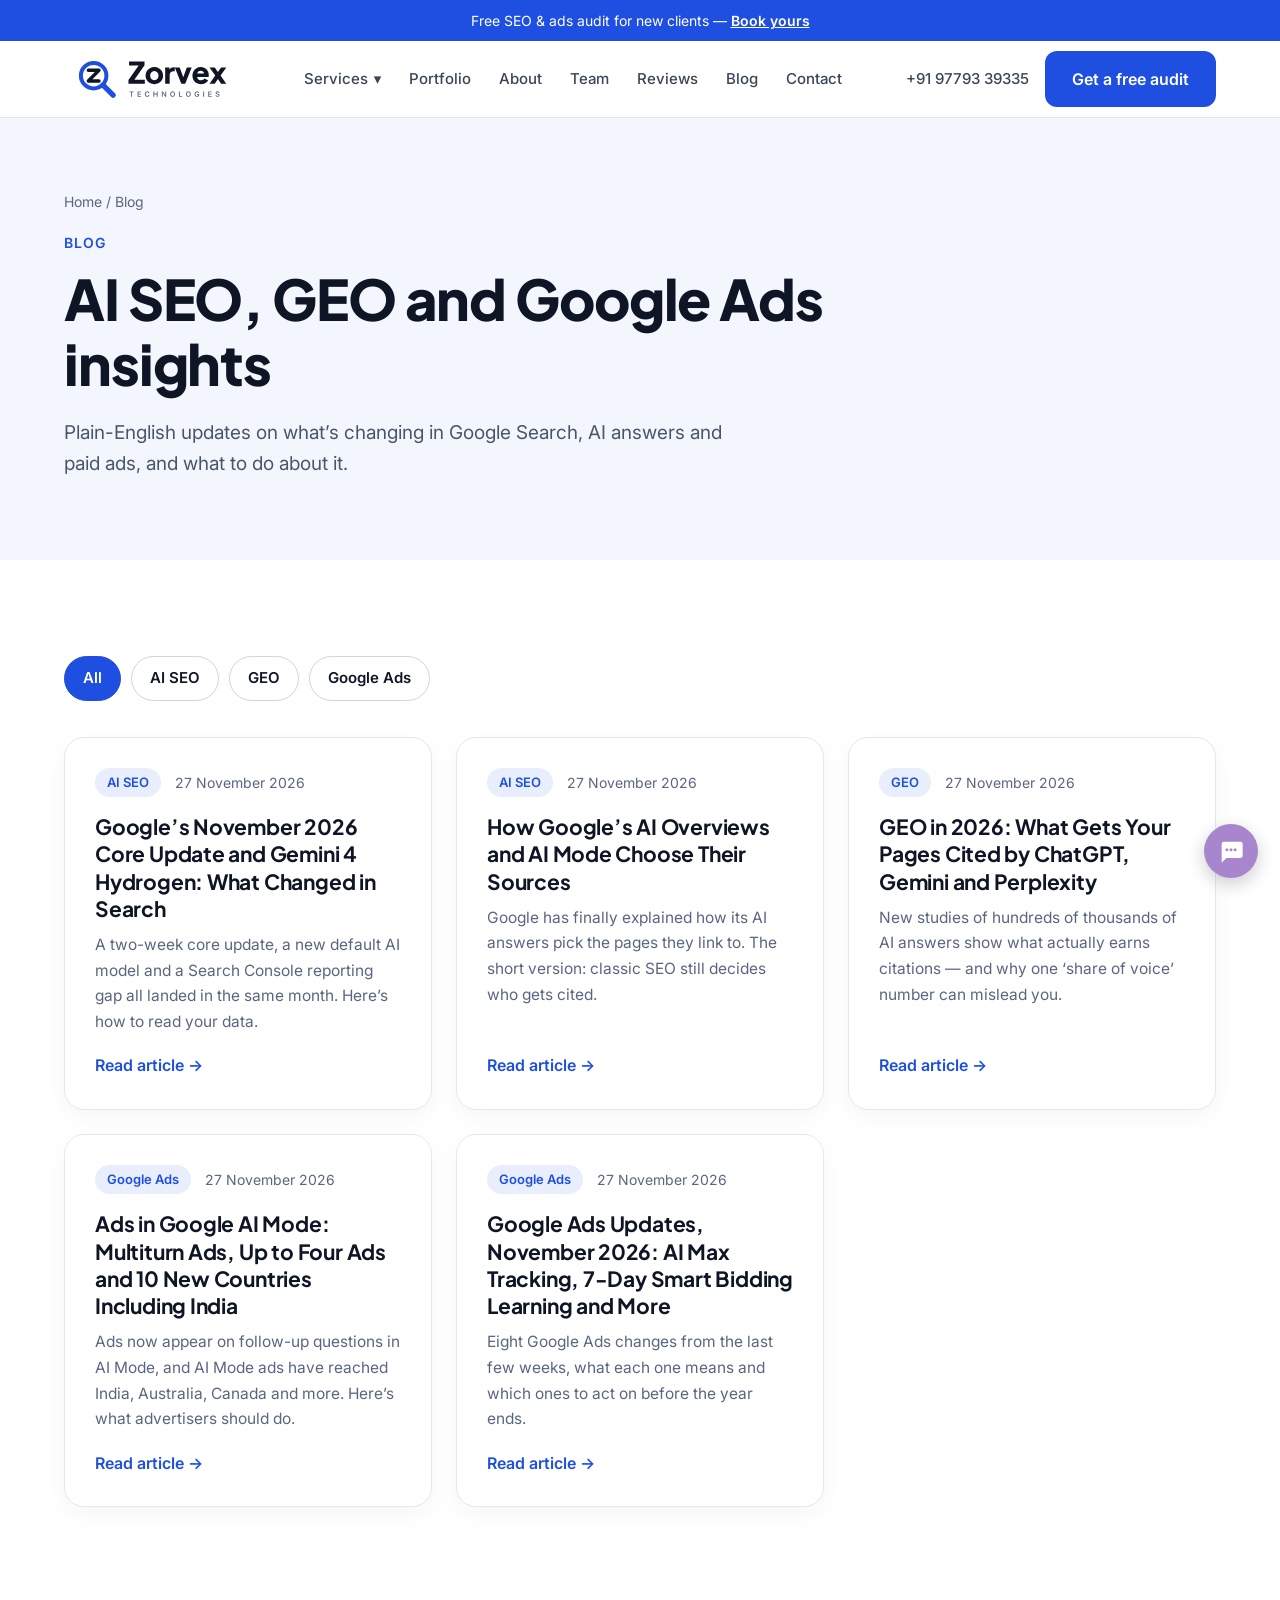
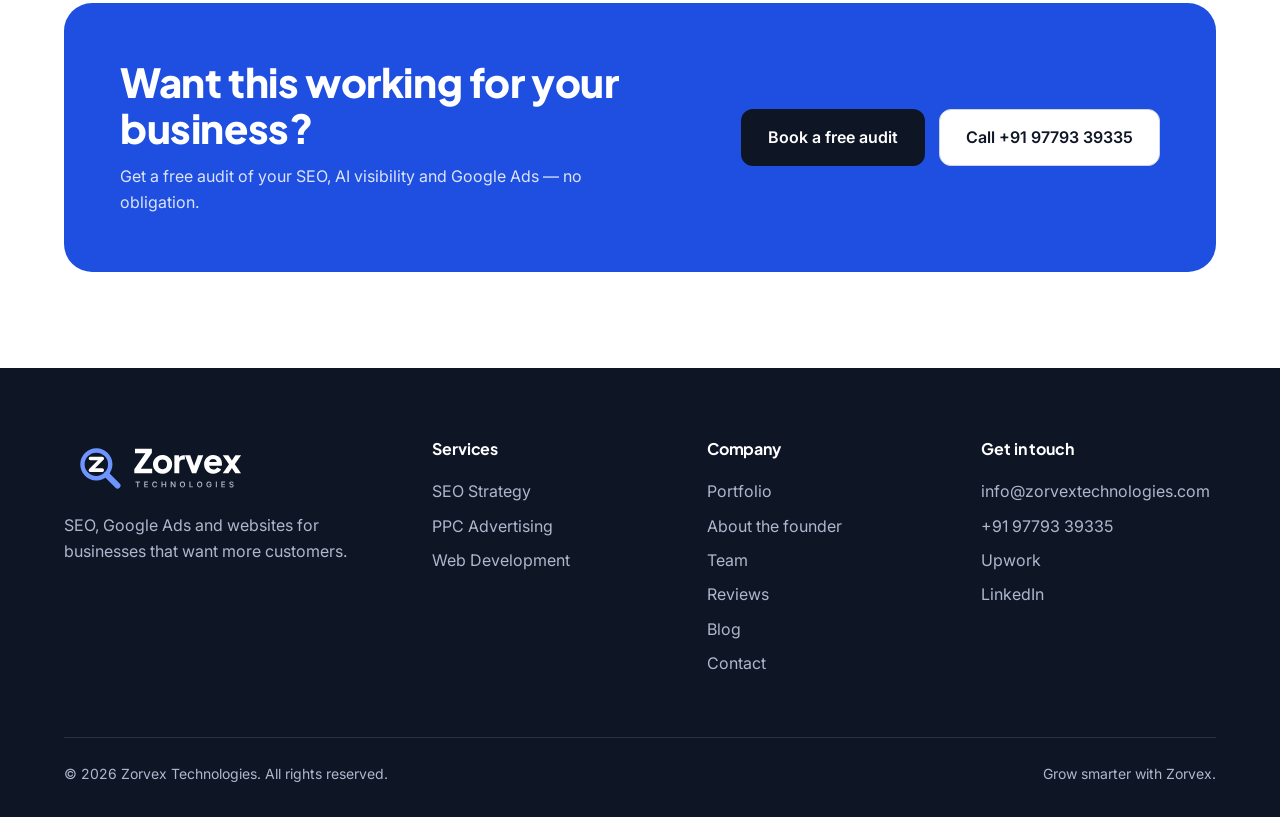
==== commit db327e8a: "Rewrite site copy in a natural, reader-first voice Co-Authored-By: Claude Opus 5.5 <noreply@anthropi" ====
--- a/blog/index.html
+++ b/blog/index.html
@@ -113,7 +113,7 @@
     <div class="footer-grid">
       <div>
         <a class="logo" href="/"><img src="/assets/zorvex-logo-horizontal-white.svg" alt="Zorvex Technologies" width="192" height="48"></a>
-        <p style="margin-top:16px;max-width:320px">Data-driven SEO, PPC and web development that helps businesses grow smarter.</p>
+        <p style="margin-top:16px;max-width:320px">SEO, Google Ads and websites for businesses that want more customers.</p>
       </div>
       <div>
         <h4>Services</h4>
--- a/assets/style.css
+++ b/assets/style.css
@@ -314,3 +314,4 @@
 .avatar.has-bio:hover .member-overlay,.avatar.has-bio:focus .member-overlay,.avatar.has-bio:focus-within .member-overlay{opacity:1;transform:none}
 .avatar.has-bio:focus-visible{box-shadow:0 0 0 3px var(--blue)}
 @media (prefers-reduced-motion:reduce){.member-overlay{transition:none;transform:none}}
+.form-error{background:#FEF2F2;color:#991B1B;border-radius:10px;padding:10px 12px;font-size:14px;margin:4px 0}
--- a/assets/blog.css
+++ b/assets/blog.css
@@ -0,0 +1,36 @@
+/* Blog */
+.post-grid{display:grid;grid-template-columns:repeat(3,1fr);gap:24px}
+.post-card{display:flex;flex-direction:column;padding:30px}
+.post-card h2,.post-card h3{margin:16px 0 10px;font-size:21px;line-height:1.3}
+.post-card h2 a,.post-card h3 a{color:var(--ink)}
+.post-card h2 a:hover,.post-card h3 a:hover{color:var(--blue)}
+.post-card p{color:var(--muted);font-size:15.5px}
+.post-card .card-link{margin-top:auto;padding-top:18px}
+.post-meta{display:flex;flex-wrap:wrap;align-items:center;gap:8px 14px;font-size:14px;color:var(--muted)}
+.post-tag{background:var(--blue-soft);color:var(--blue);font-weight:600;font-size:13px;padding:4px 12px;border-radius:999px}
+.blog-filters{display:flex;flex-wrap:wrap;gap:10px;margin-bottom:36px}
+.filter-chip{font:inherit;font-weight:600;font-size:15px;padding:9px 18px;border-radius:999px;border:1px solid #CCD5E6;background:#fff;color:var(--ink);cursor:pointer}
+.filter-chip:hover{border-color:var(--ink)}
+.filter-chip.active{background:var(--blue);border-color:var(--blue);color:#fff}
+.post-card[hidden]{display:none}
+.post-hero .post-meta{margin-bottom:18px}
+.post-hero h1{font-size:clamp(32px,4.2vw,50px)}
+.byline{margin-top:20px;font-size:15px;color:var(--muted);font-weight:500}
+.prose{max-width:760px;margin:0 auto;font-size:18px;line-height:1.75;color:var(--text)}
+.prose > * + *{margin-top:20px}
+.prose h2{font-size:clamp(24px,2.6vw,30px);font-weight:800;margin-top:48px}
+.prose h3{font-size:21px;margin-top:32px}
+.prose ul{padding-left:0;list-style:none}
+.prose li{position:relative;padding:5px 0 5px 30px}
+.prose li::before{content:"";position:absolute;left:2px;top:16px;width:14px;height:8px;border-left:2px solid var(--blue);border-bottom:2px solid var(--blue);transform:rotate(-45deg)}
+.prose a{text-decoration:underline;text-underline-offset:3px}
+.prose strong{color:var(--ink)}
+.prose code{font-size:.88em;background:var(--bg-soft);border:1px solid var(--line);border-radius:6px;padding:1px 6px}
+.post-sources{margin-top:56px;padding:28px 30px;background:var(--bg-soft);border-radius:var(--radius);font-size:15.5px}
+.post-sources h2{font-size:20px;margin:0 0 8px}
+.post-sources li{padding:4px 0 4px 26px}
+.post-sources li::before{top:13px;width:12px;height:7px}
+.post-back{margin-top:36px}
+.post-back a{text-decoration:none;font-weight:600}
+@media (max-width:960px){.post-grid{grid-template-columns:repeat(2,1fr)}}
+@media (max-width:640px){.post-grid{grid-template-columns:1fr}.prose{font-size:17px}}
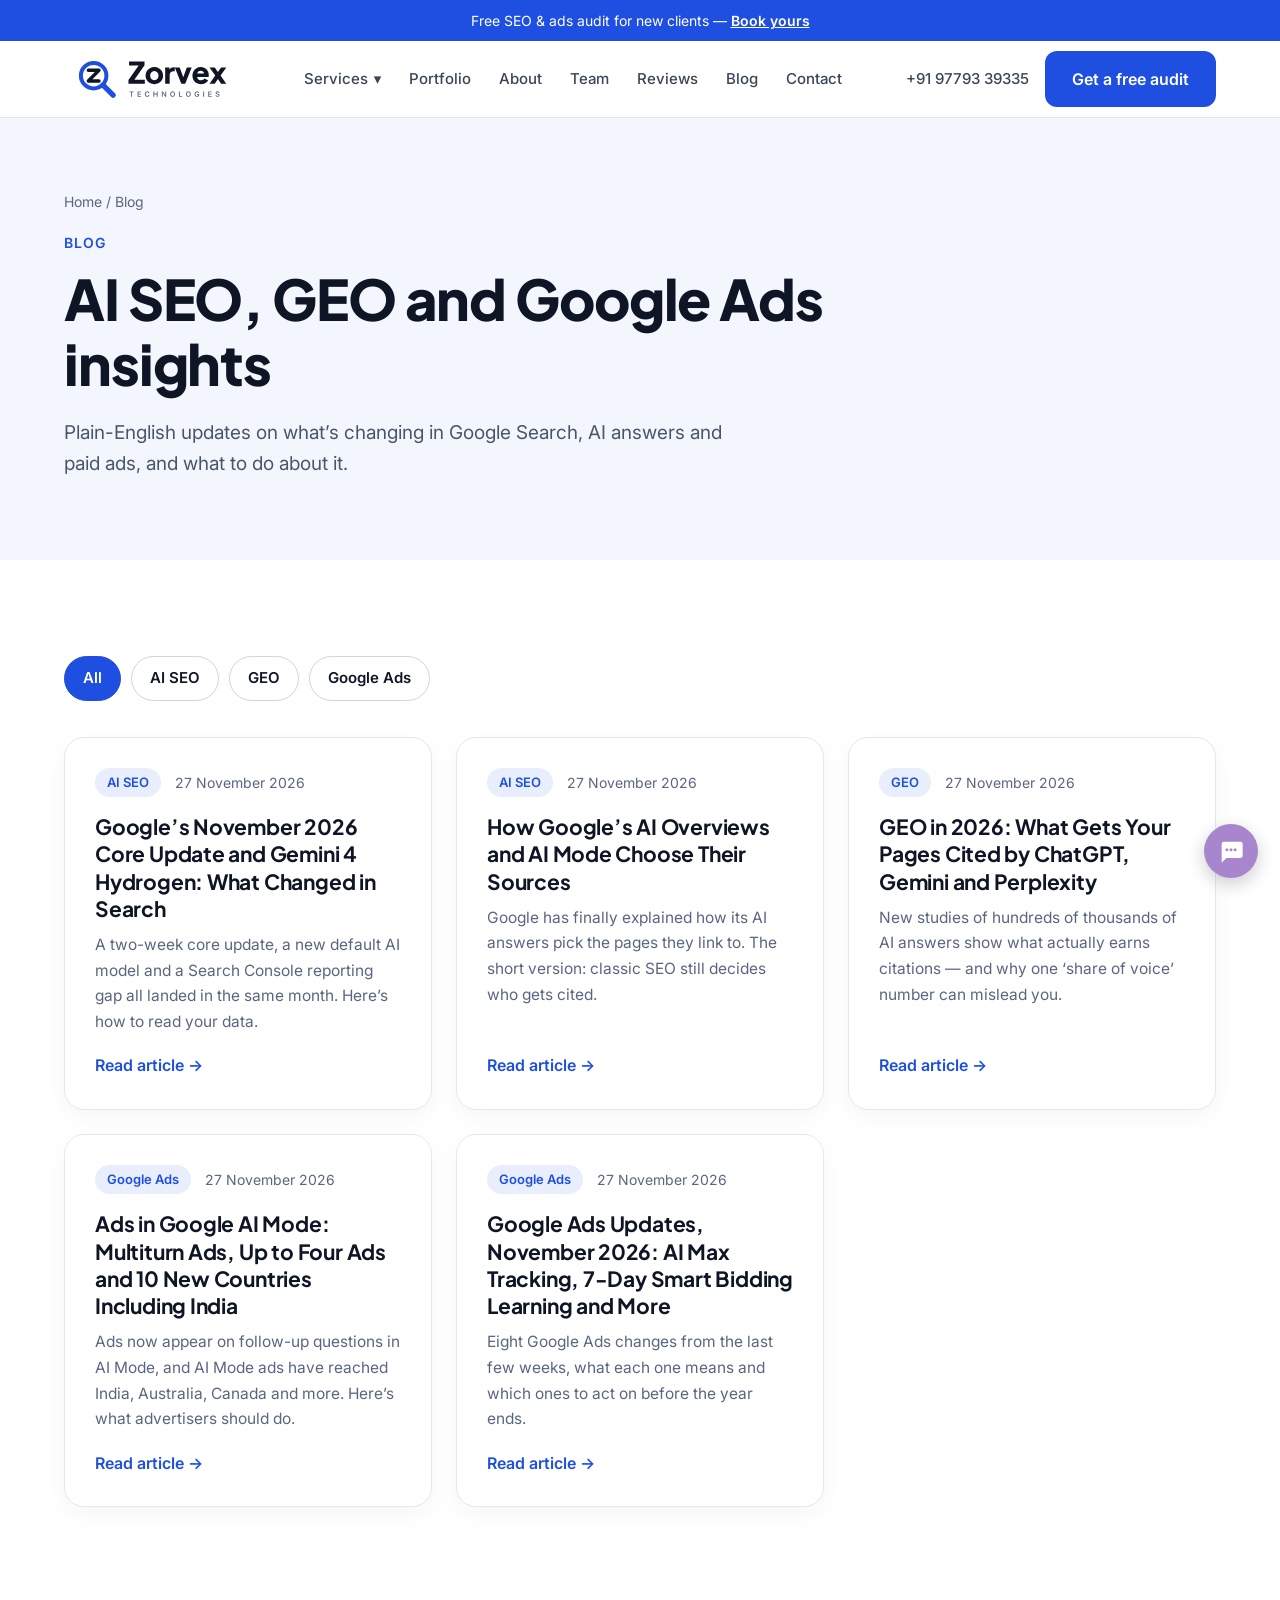
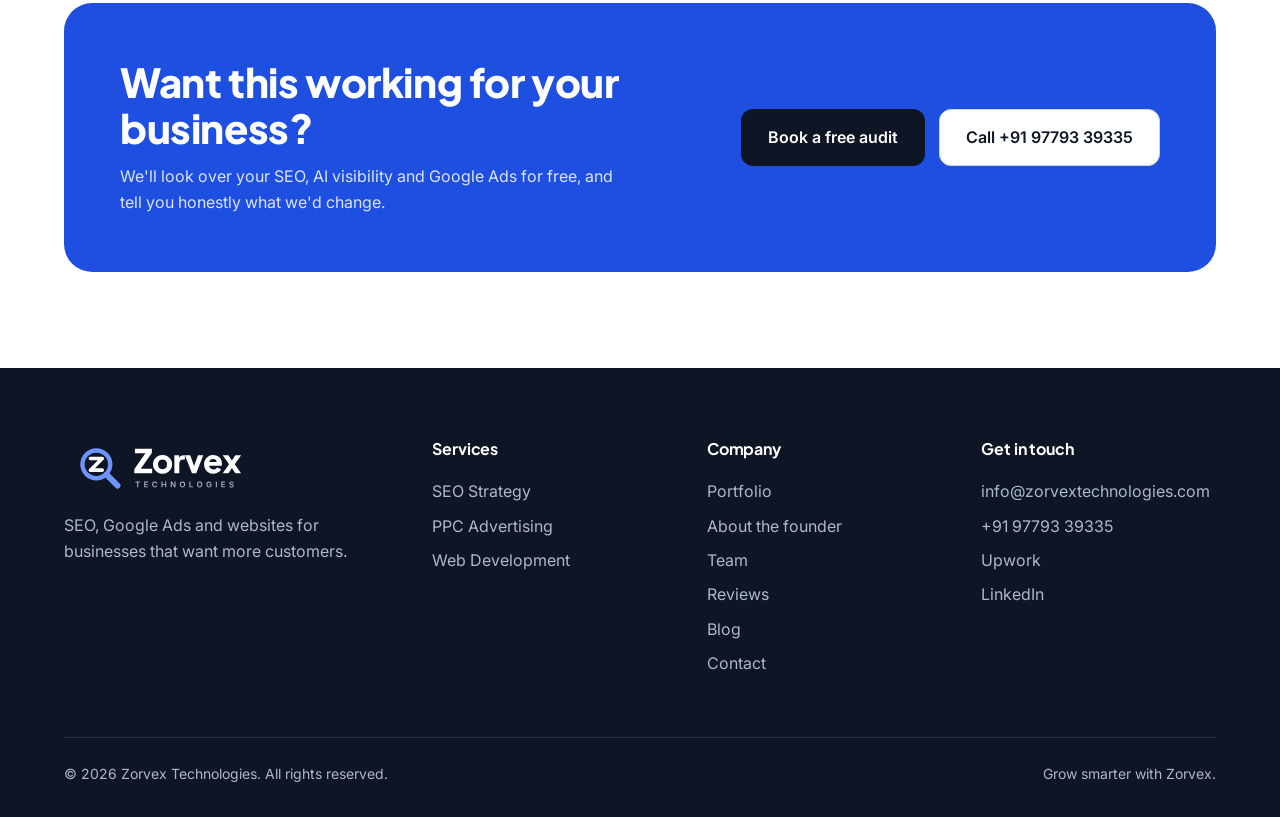
==== commit eb8e1801: "Rewrite blog articles in a more natural, conversational voice Co-Authored-By: Claude Opus 5.5 <norep" ====
--- a/blog/index.html
+++ b/blog/index.html
@@ -92,7 +92,7 @@
 <section class="section" style="padding-top:0">
   <div class="container">
     <div class="cta-box">
-      <div><h2>Want this working for your business?</h2><p>Get a free audit of your SEO, AI visibility and Google Ads — no obligation.</p></div>
+      <div><h2>Want this working for your business?</h2><p>We'll look over your SEO, AI visibility and Google Ads for free, and tell you honestly what we'd change.</p></div>
       <div style="display:flex;flex-wrap:wrap;gap:14px;justify-content:flex-end">
         <a class="btn btn-dark" href="/#contact">Book a free audit</a>
         <a class="btn btn-outline" href="tel:+919779339335">Call +91 97793 39335</a>
